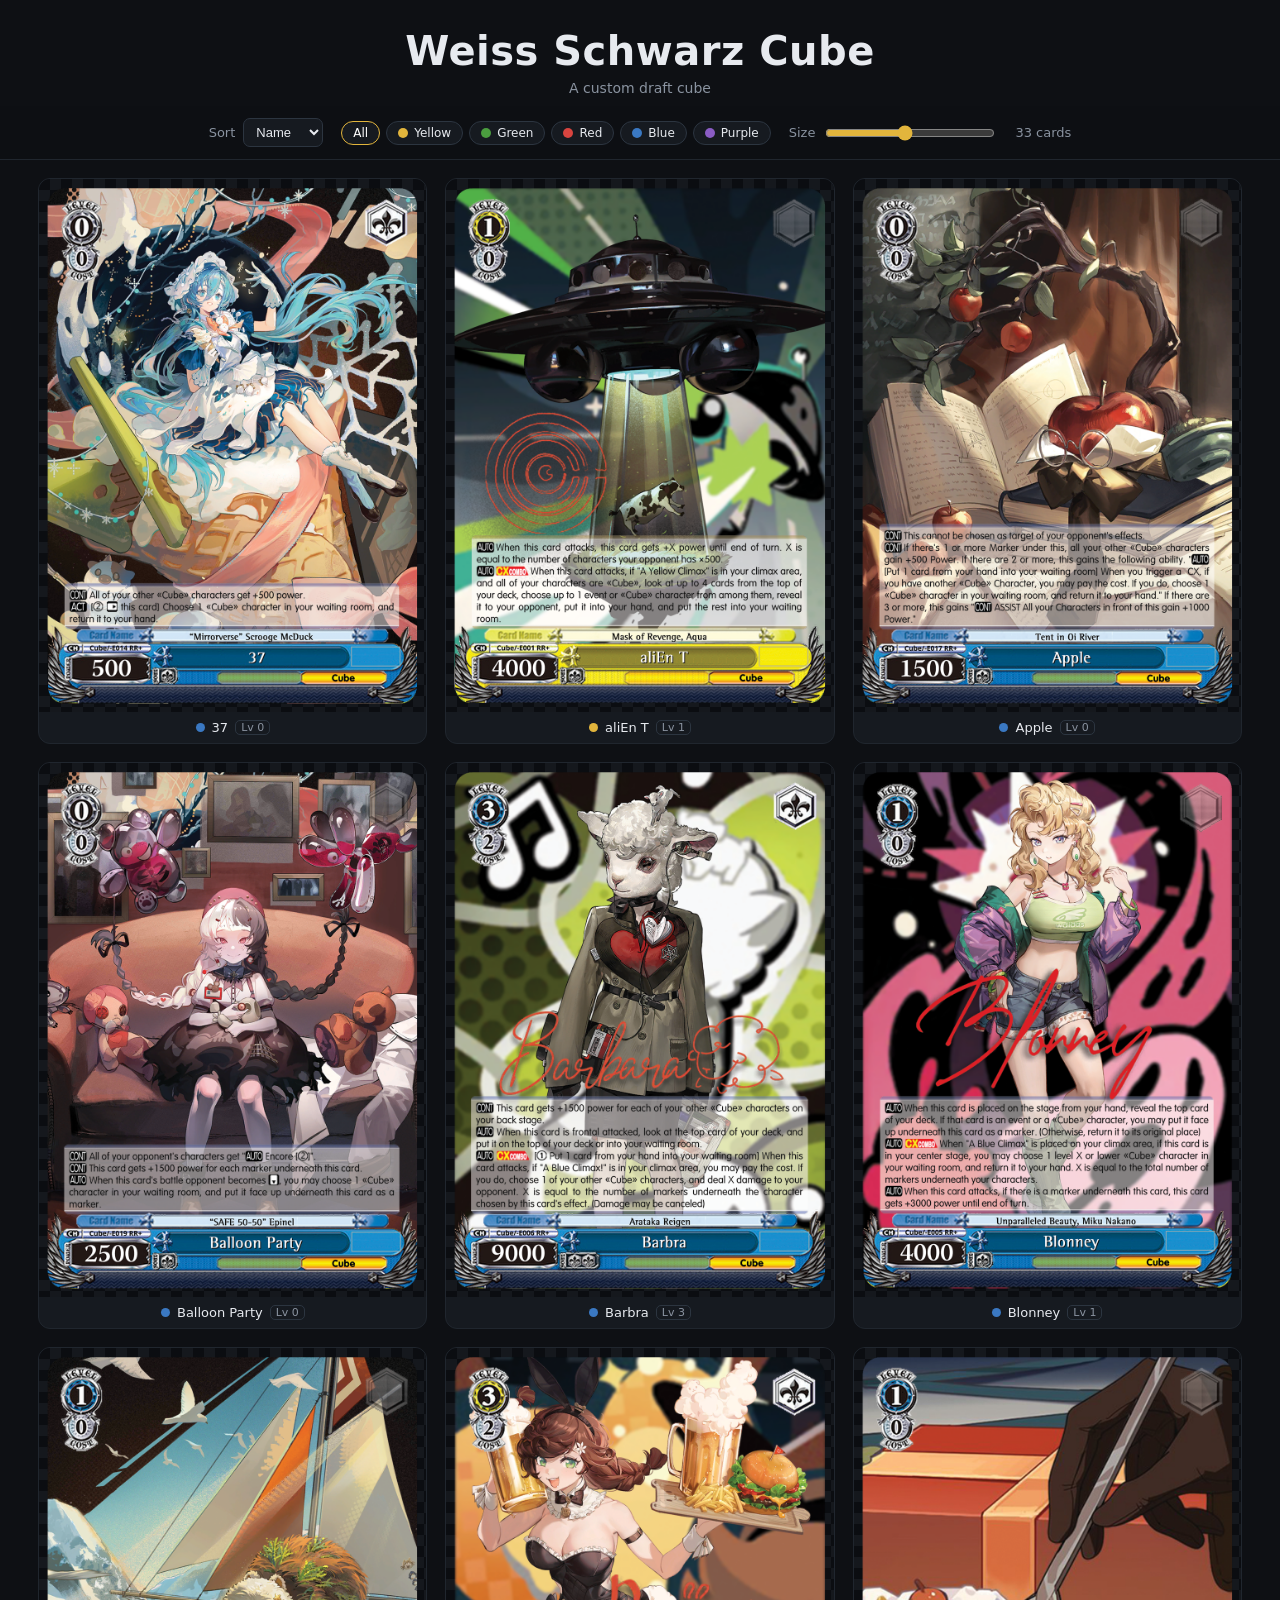
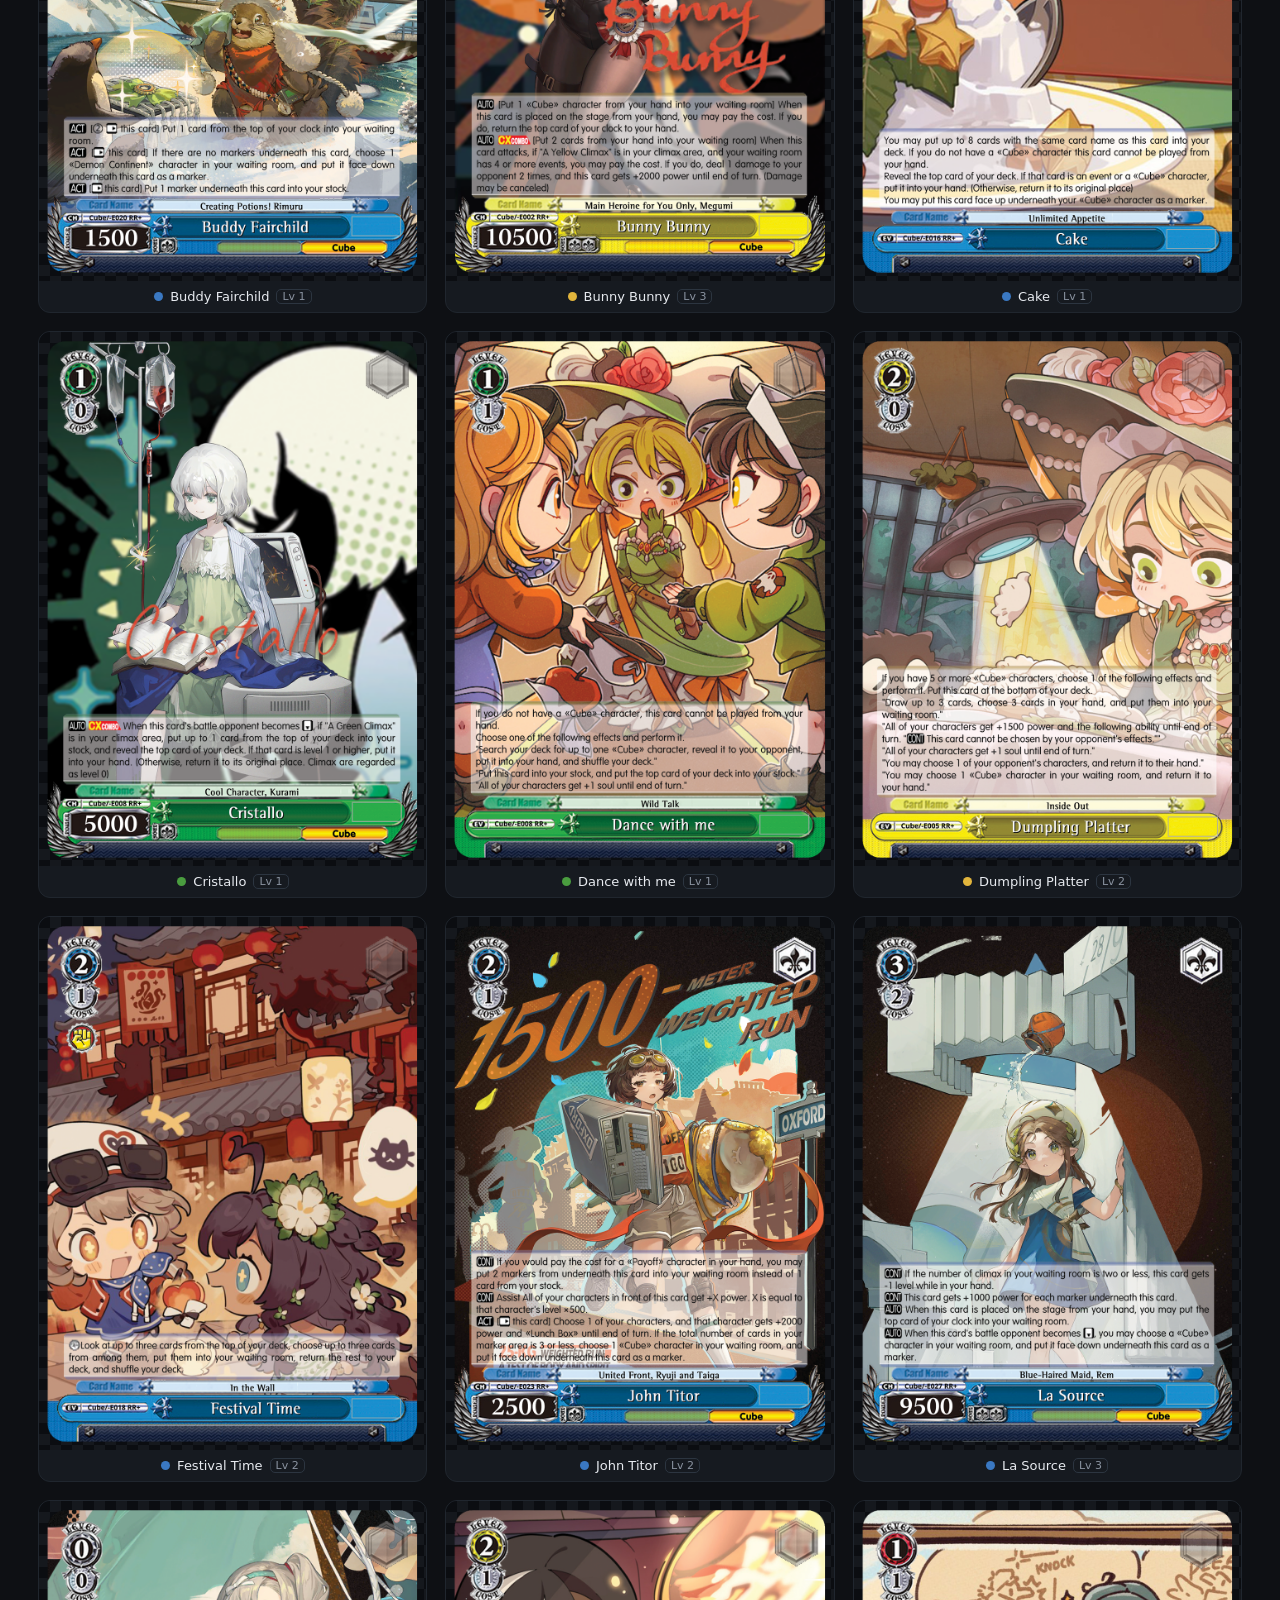
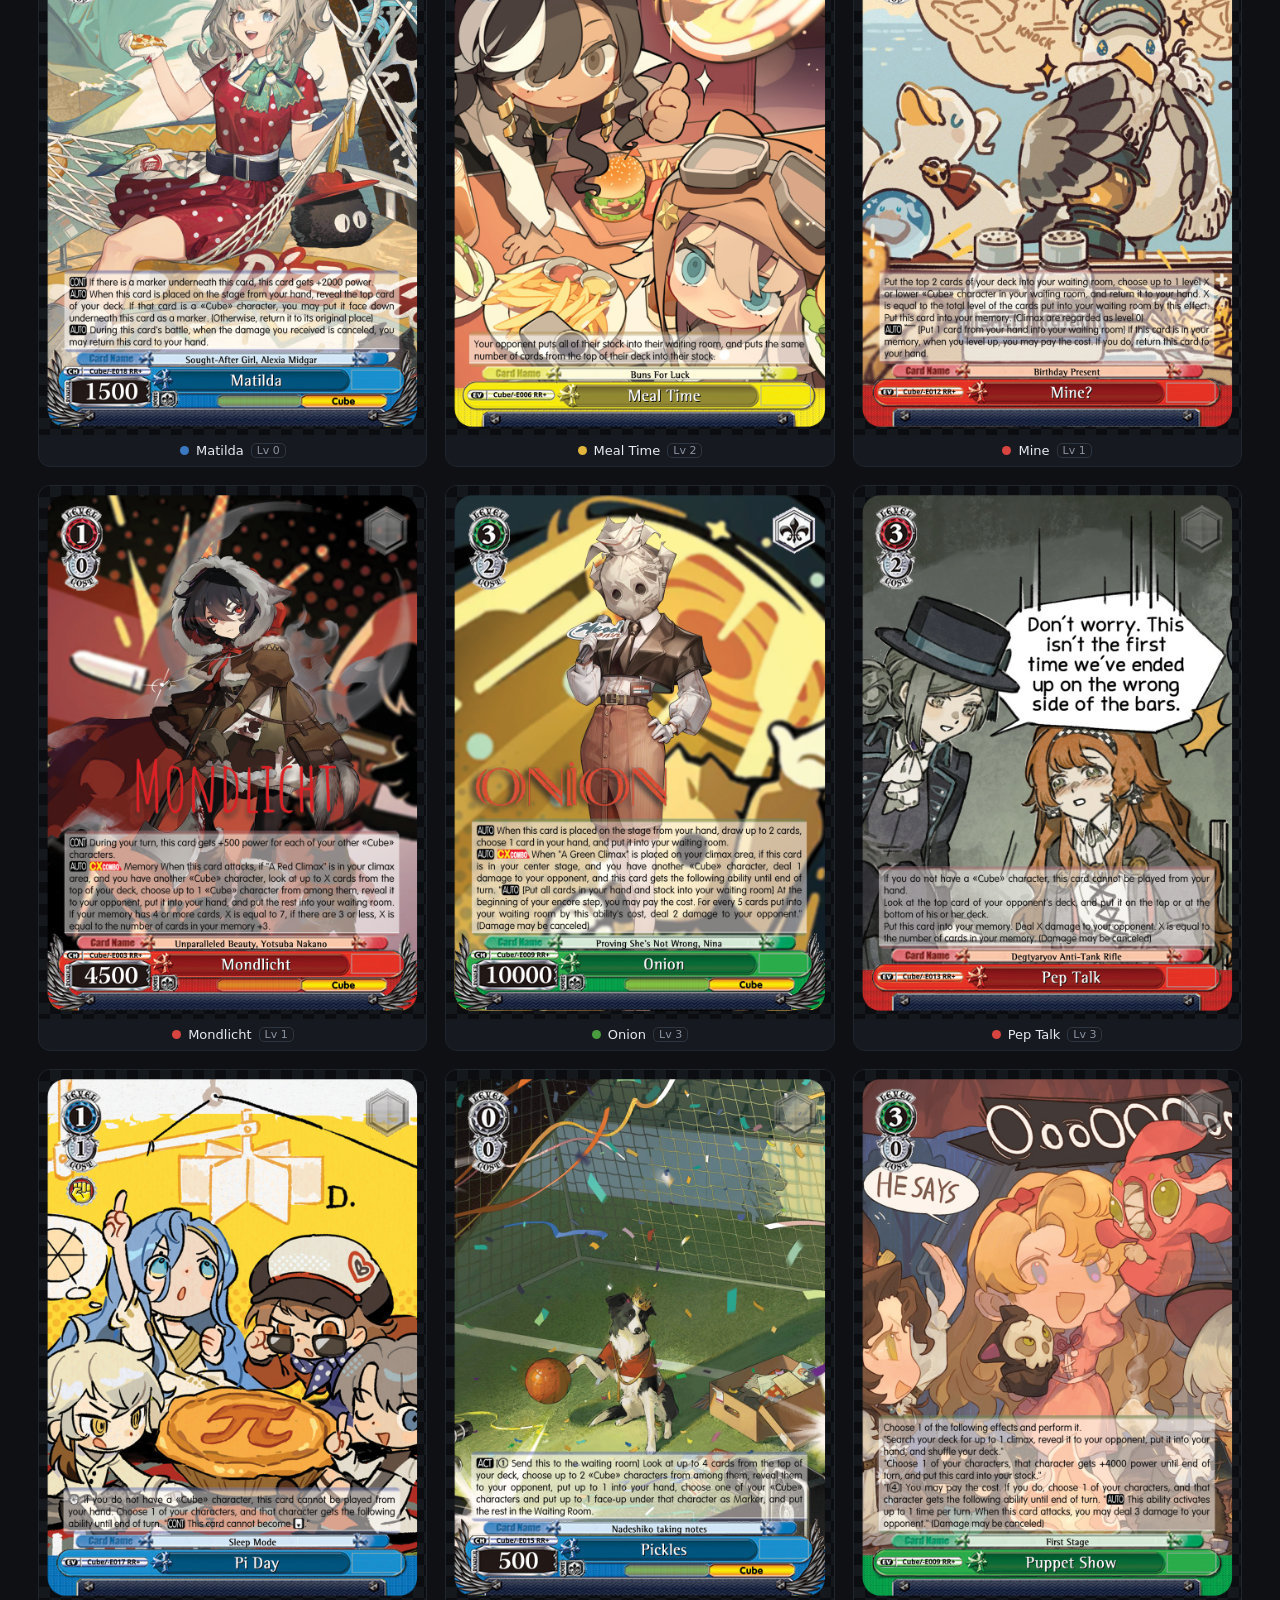
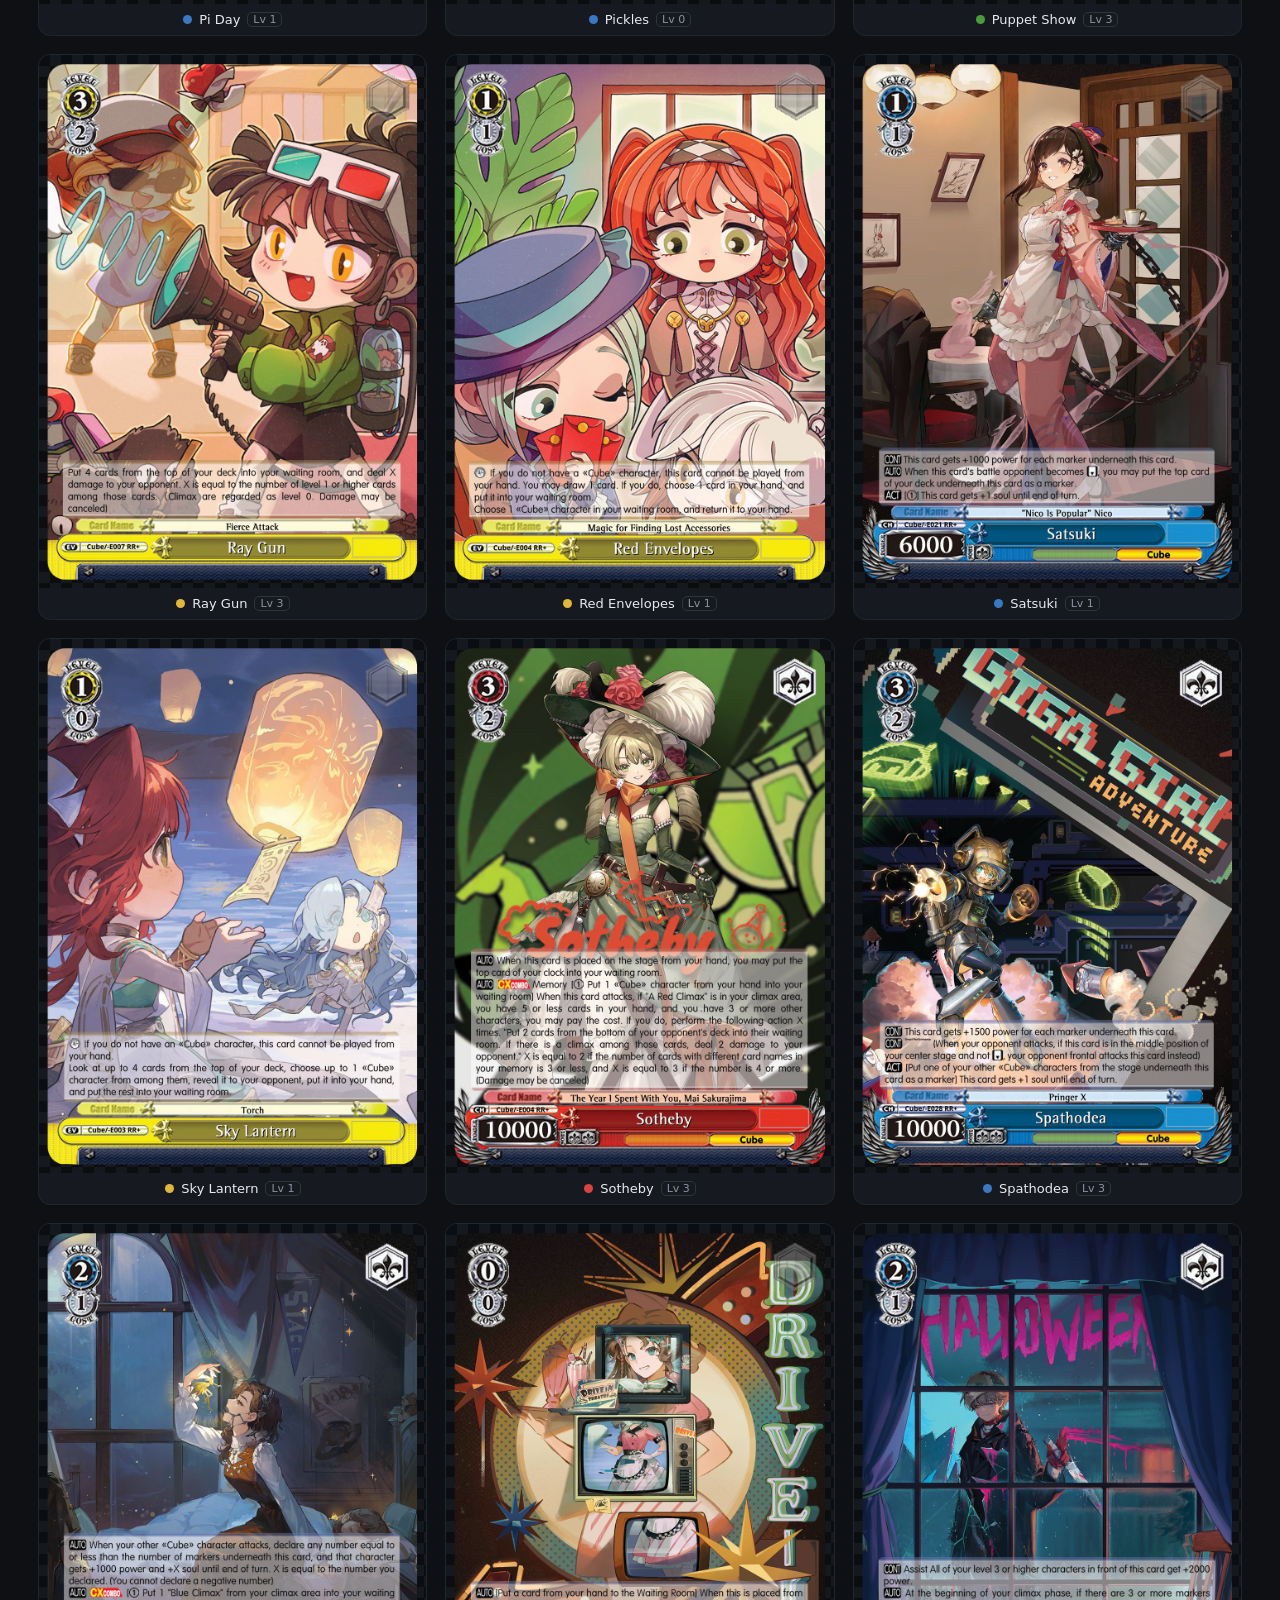
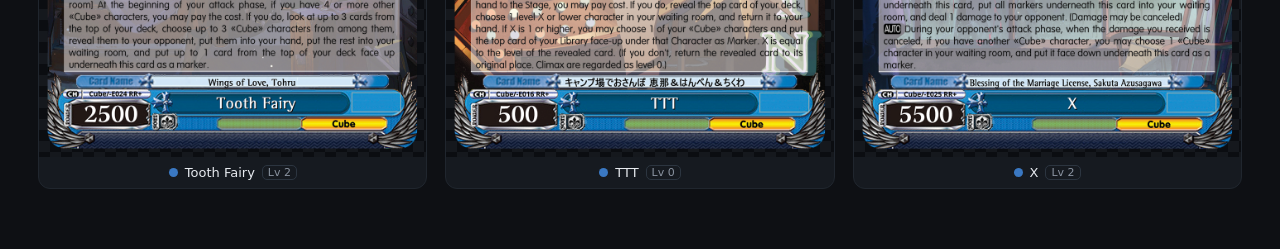
==== index.html @ e5179c96 "Add cube gallery" ====
<!DOCTYPE html>
<html lang="en">
<head>
<meta charset="utf-8">
<meta name="viewport" content="width=device-width, initial-scale=1">
<title>Weiss Schwarz Cube</title>
<link rel="stylesheet" href="style.css">
</head>
<body>
<header>
  <h1>Weiss Schwarz Cube</h1>
  <p>A custom draft cube</p>
</header>
<div class="controls">
  <label>Sort
    <select id="sort">
      <option value="name">Name</option>
      <option value="color">Color</option>
      <option value="levelup">Level &uarr;</option>
      <option value="leveldown">Level &darr;</option>
    </select>
  </label>
  <div class="chips">
    <span class="chip active" data-color="all">All</span>
    <span class="chip" data-color="yellow"><span class="dot" style="background:#e2b53c"></span>Yellow</span>
    <span class="chip" data-color="green"><span class="dot" style="background:#4a9d3f"></span>Green</span>
    <span class="chip" data-color="red"><span class="dot" style="background:#d8443f"></span>Red</span>
    <span class="chip" data-color="blue"><span class="dot" style="background:#3a78c2"></span>Blue</span>
    <span class="chip" data-color="purple"><span class="dot" style="background:#8a5cc4"></span>Purple</span>
  </div>
  <label>Size <input id="size" type="range" min="160" max="460" value="300" step="10"></label>
  <span class="count" id="count"></span>
</div>
<main><div class="grid" id="grid"></div></main>
<div class="lb" id="lb">
  <button class="close" id="lbClose">&times;</button>
  <button class="nav prev" id="lbPrev">&#10094;</button>
  <img id="lbImg" alt="">
  <button class="nav next" id="lbNext">&#10095;</button>
  <div class="lbcap" id="lbCap"></div>
</div>
<script src="cards.js"></script>
<script src="app.js"></script>
</body>
</html>
---- style.css ----
:root{--tile:300px;--bg:#0e1014;--panel:#161a20;--text:#e7eaef;--muted:#8a93a0;--accent:#e2b53c}
*{box-sizing:border-box}
body{margin:0;background:var(--bg);color:var(--text);font-family:ui-sans-serif,system-ui,"Segoe UI",Roboto,Arial,sans-serif}
header{padding:28px 24px 10px;text-align:center}
header h1{margin:0;font-size:clamp(24px,4vw,40px);letter-spacing:.5px}
header p{margin:6px 0 0;color:var(--muted);font-size:14px}
.controls{position:sticky;top:0;z-index:5;background:rgba(14,16,20,.92);backdrop-filter:blur(6px);
 border-bottom:1px solid #20262e;display:flex;gap:16px 18px;align-items:center;justify-content:center;padding:12px 16px;flex-wrap:wrap}
.controls label{color:var(--muted);font-size:13px;display:flex;align-items:center;gap:8px}
.controls select{background:var(--panel);color:var(--text);border:1px solid #2c3540;border-radius:7px;padding:5px 8px;font-size:13px}
.controls input[type=range]{width:170px;accent-color:var(--accent)}
.chips{display:flex;gap:6px;flex-wrap:wrap}
.chip{border:1px solid #2c3540;background:var(--panel);color:var(--text);border-radius:20px;padding:4px 11px;font-size:12px;cursor:pointer;display:flex;align-items:center;gap:6px}
.chip .dot{width:10px;height:10px;border-radius:50%}
.chip.active{border-color:var(--accent);color:#fff}
.count{color:var(--muted);font-size:13px}
main{padding:18px clamp(12px,3vw,40px) 60px}
.grid{display:grid;gap:18px;grid-template-columns:repeat(auto-fill,minmax(var(--tile),1fr))}
.card{background:var(--panel);border-radius:12px;overflow:hidden;cursor:pointer;border:1px solid #20262e;transition:transform .12s,box-shadow .12s}
.card:hover{transform:translateY(-4px);box-shadow:0 10px 28px rgba(0,0,0,.5);border-color:#2c3540}
.card .imgwrap{aspect-ratio:936/1290;background:#0b0d11;
 background-image:linear-gradient(45deg,#15181d 25%,transparent 25%),linear-gradient(-45deg,#15181d 25%,transparent 25%),
 linear-gradient(45deg,transparent 75%,#15181d 75%),linear-gradient(-45deg,transparent 75%,#15181d 75%);
 background-size:22px 22px;background-position:0 0,0 11px,11px -11px,-11px 0}
.card img{width:100%;height:100%;object-fit:contain;display:block}
.card .cap{padding:8px 10px;font-size:13px;white-space:nowrap;overflow:hidden;text-overflow:ellipsis;display:flex;align-items:center;justify-content:center;gap:7px}
.card .lvl{font-size:11px;color:var(--muted);border:1px solid #2c3540;border-radius:5px;padding:0 5px}
.card .cdot{width:9px;height:9px;border-radius:50%;flex:0 0 auto}
.lb{position:fixed;inset:0;background:rgba(6,7,9,.94);display:none;align-items:center;justify-content:center;z-index:50}
.lb.open{display:flex}
.lb img{max-width:92vw;max-height:88vh;object-fit:contain;border-radius:8px;box-shadow:0 20px 60px rgba(0,0,0,.6)}
.lb .nav{position:absolute;top:0;bottom:0;width:18vw;min-width:64px;border:0;background:transparent;color:#fff;font-size:44px;cursor:pointer;opacity:.55}
.lb .nav:hover{opacity:1}
.lb .prev{left:0}.lb .next{right:0}
.lb .close{position:absolute;top:16px;right:22px;background:transparent;border:0;color:#fff;font-size:34px;cursor:pointer;opacity:.7;line-height:1}
.lb .close:hover{opacity:1}
.lb .lbcap{position:absolute;bottom:18px;left:0;right:0;text-align:center;color:#dfe4ea;font-size:15px;text-shadow:0 1px 4px #000}
@media (max-width:600px){.lb .nav{font-size:30px;min-width:44px}}
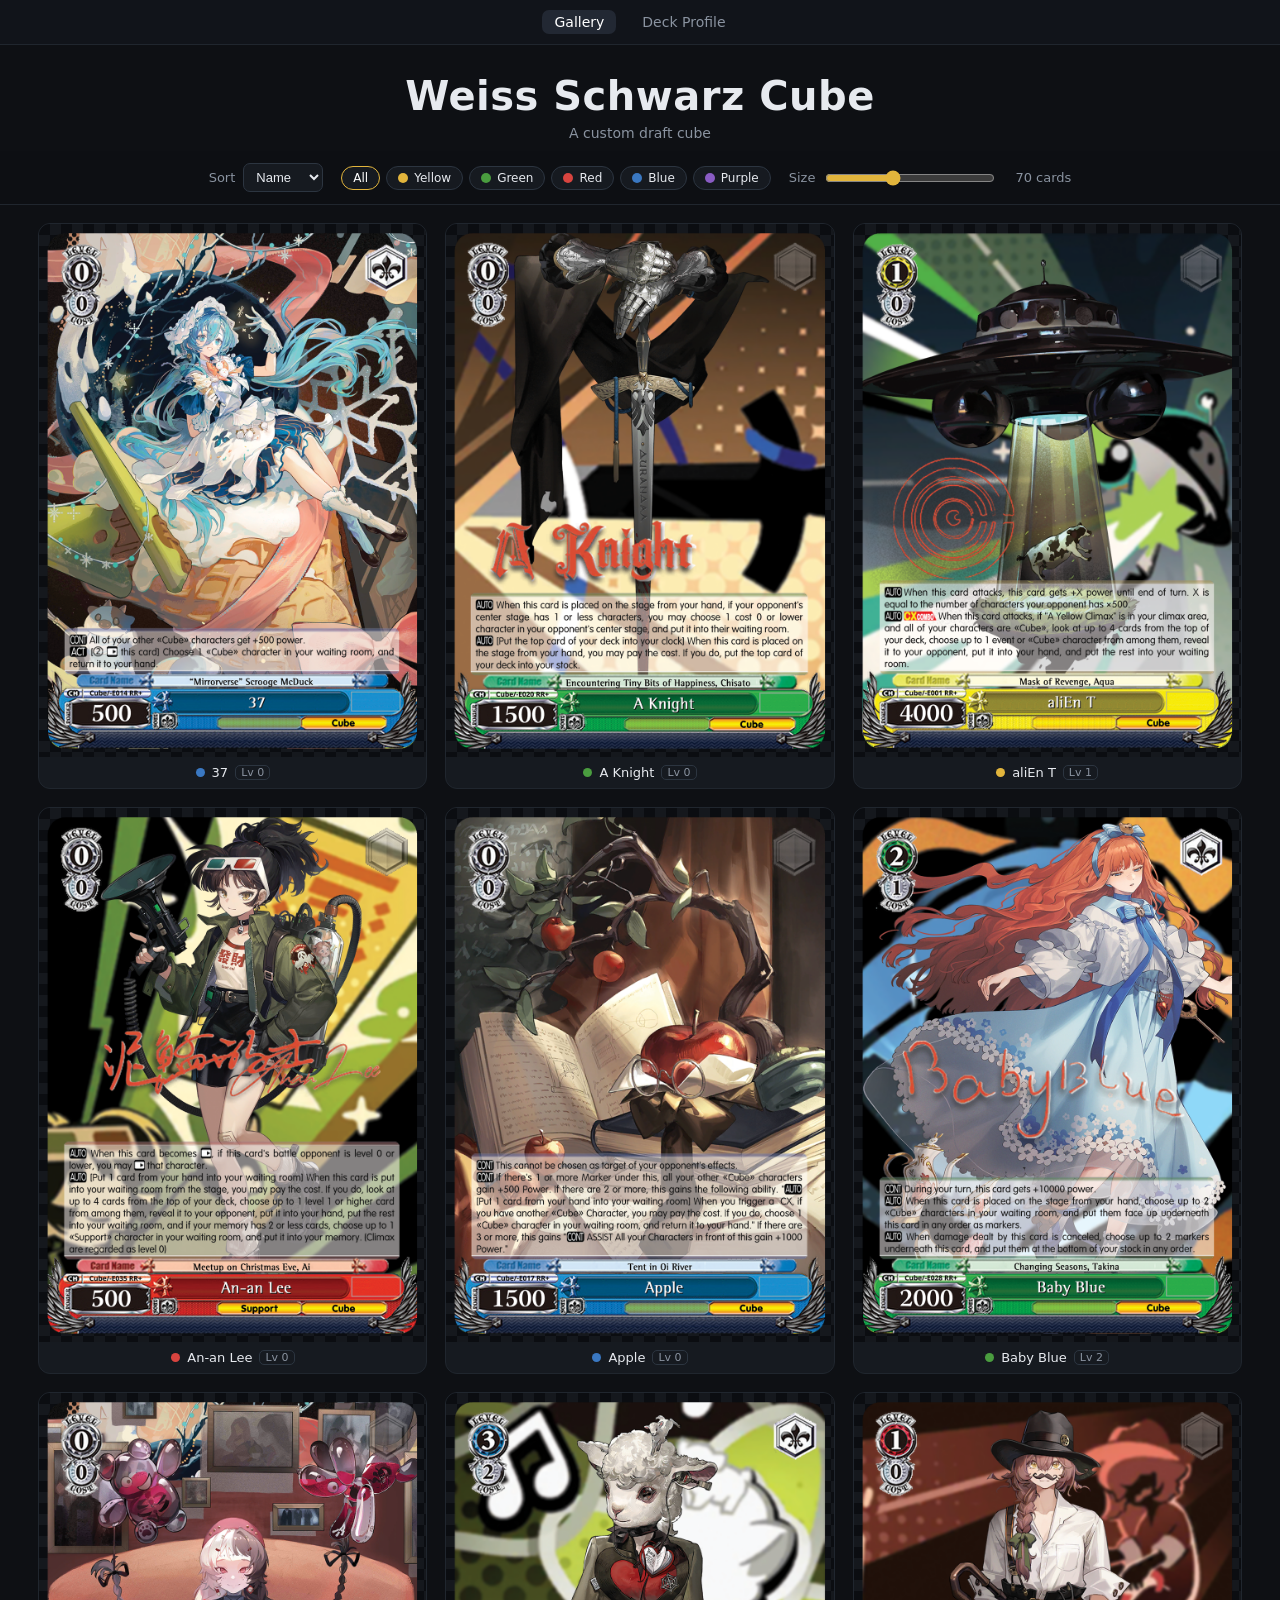
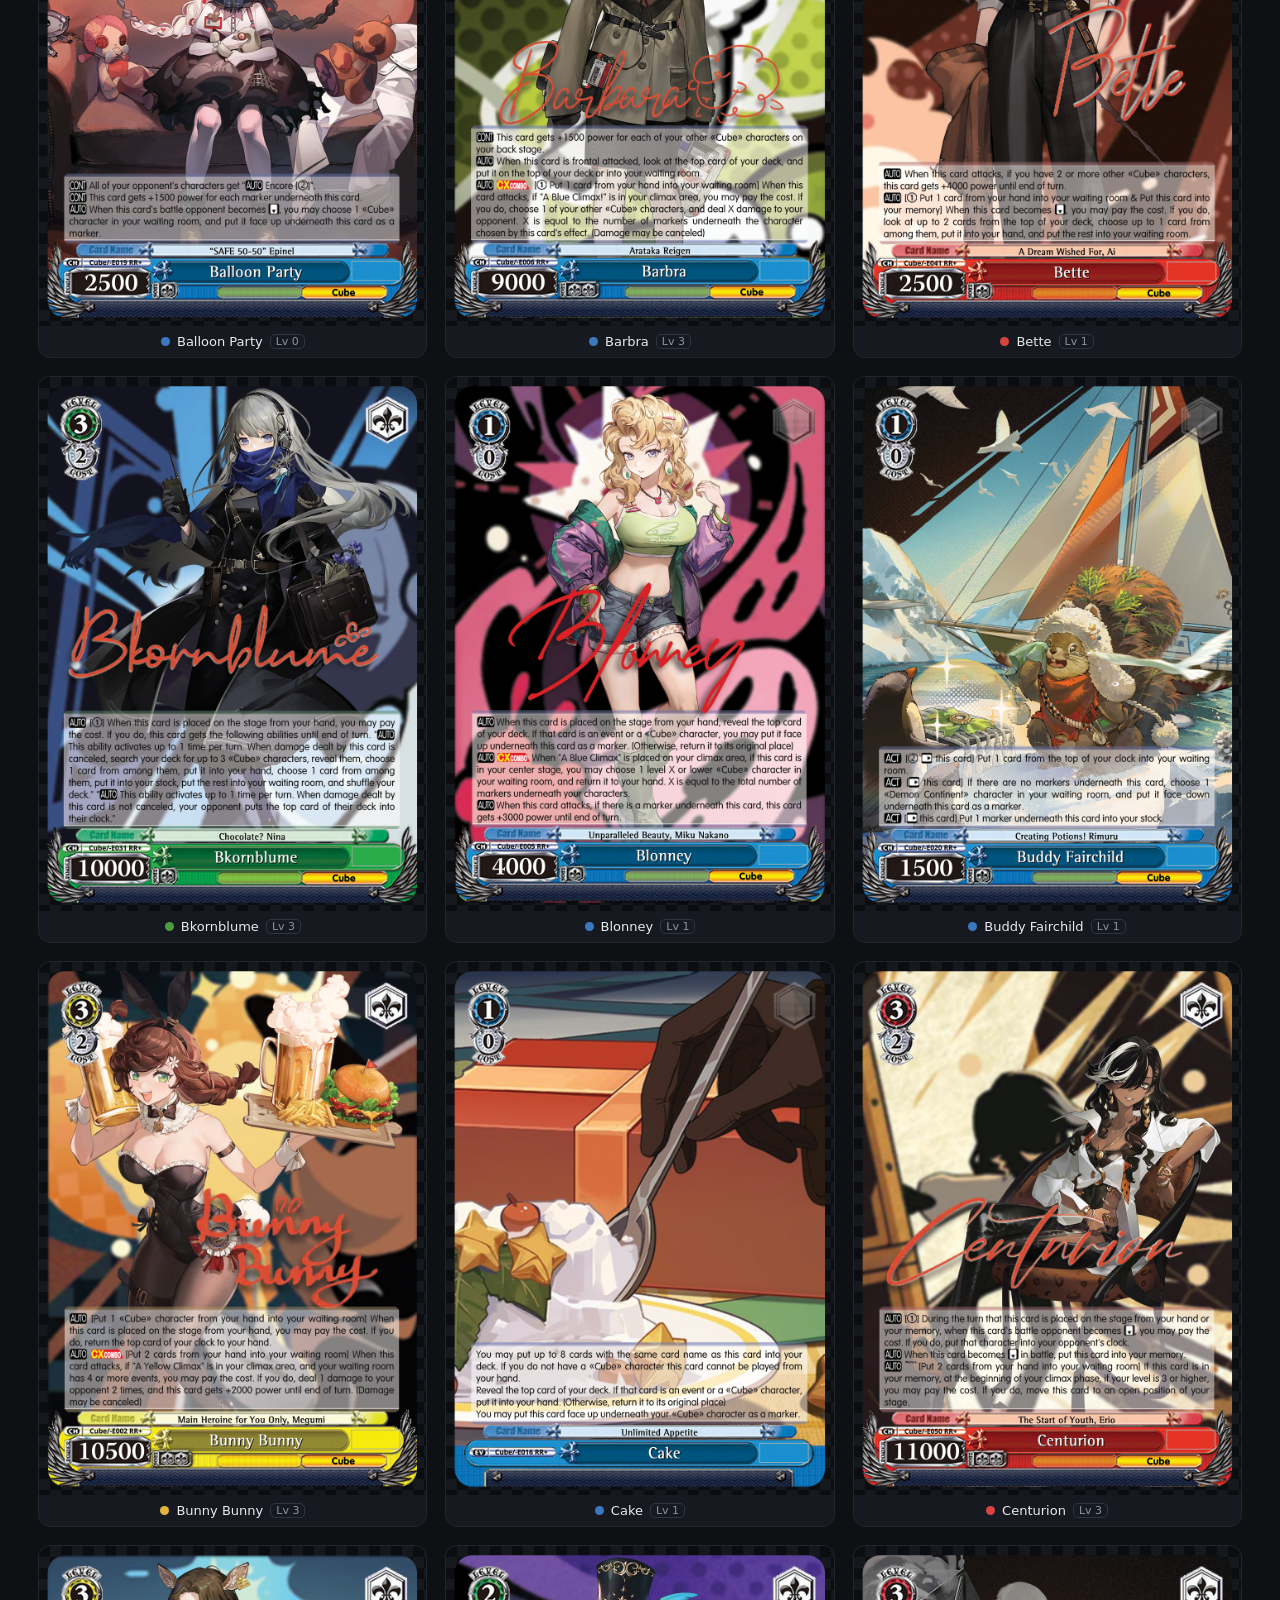
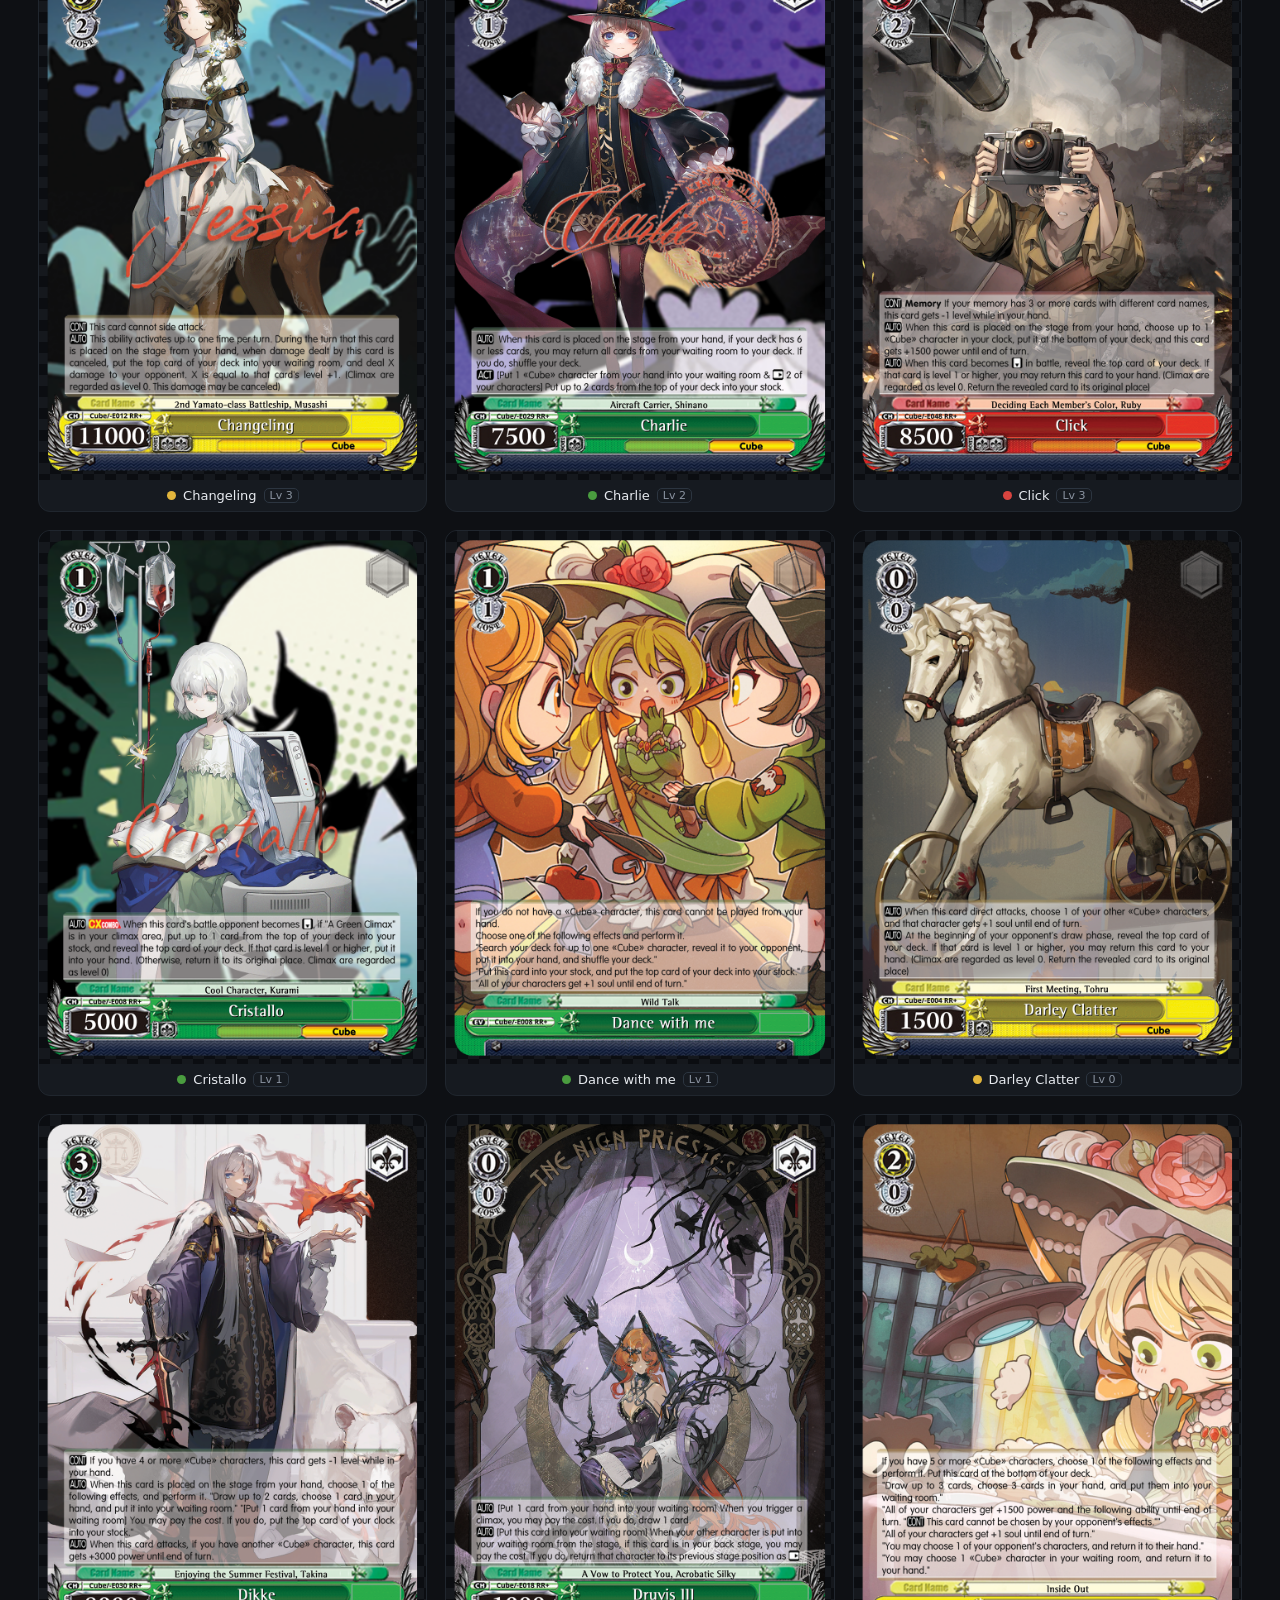
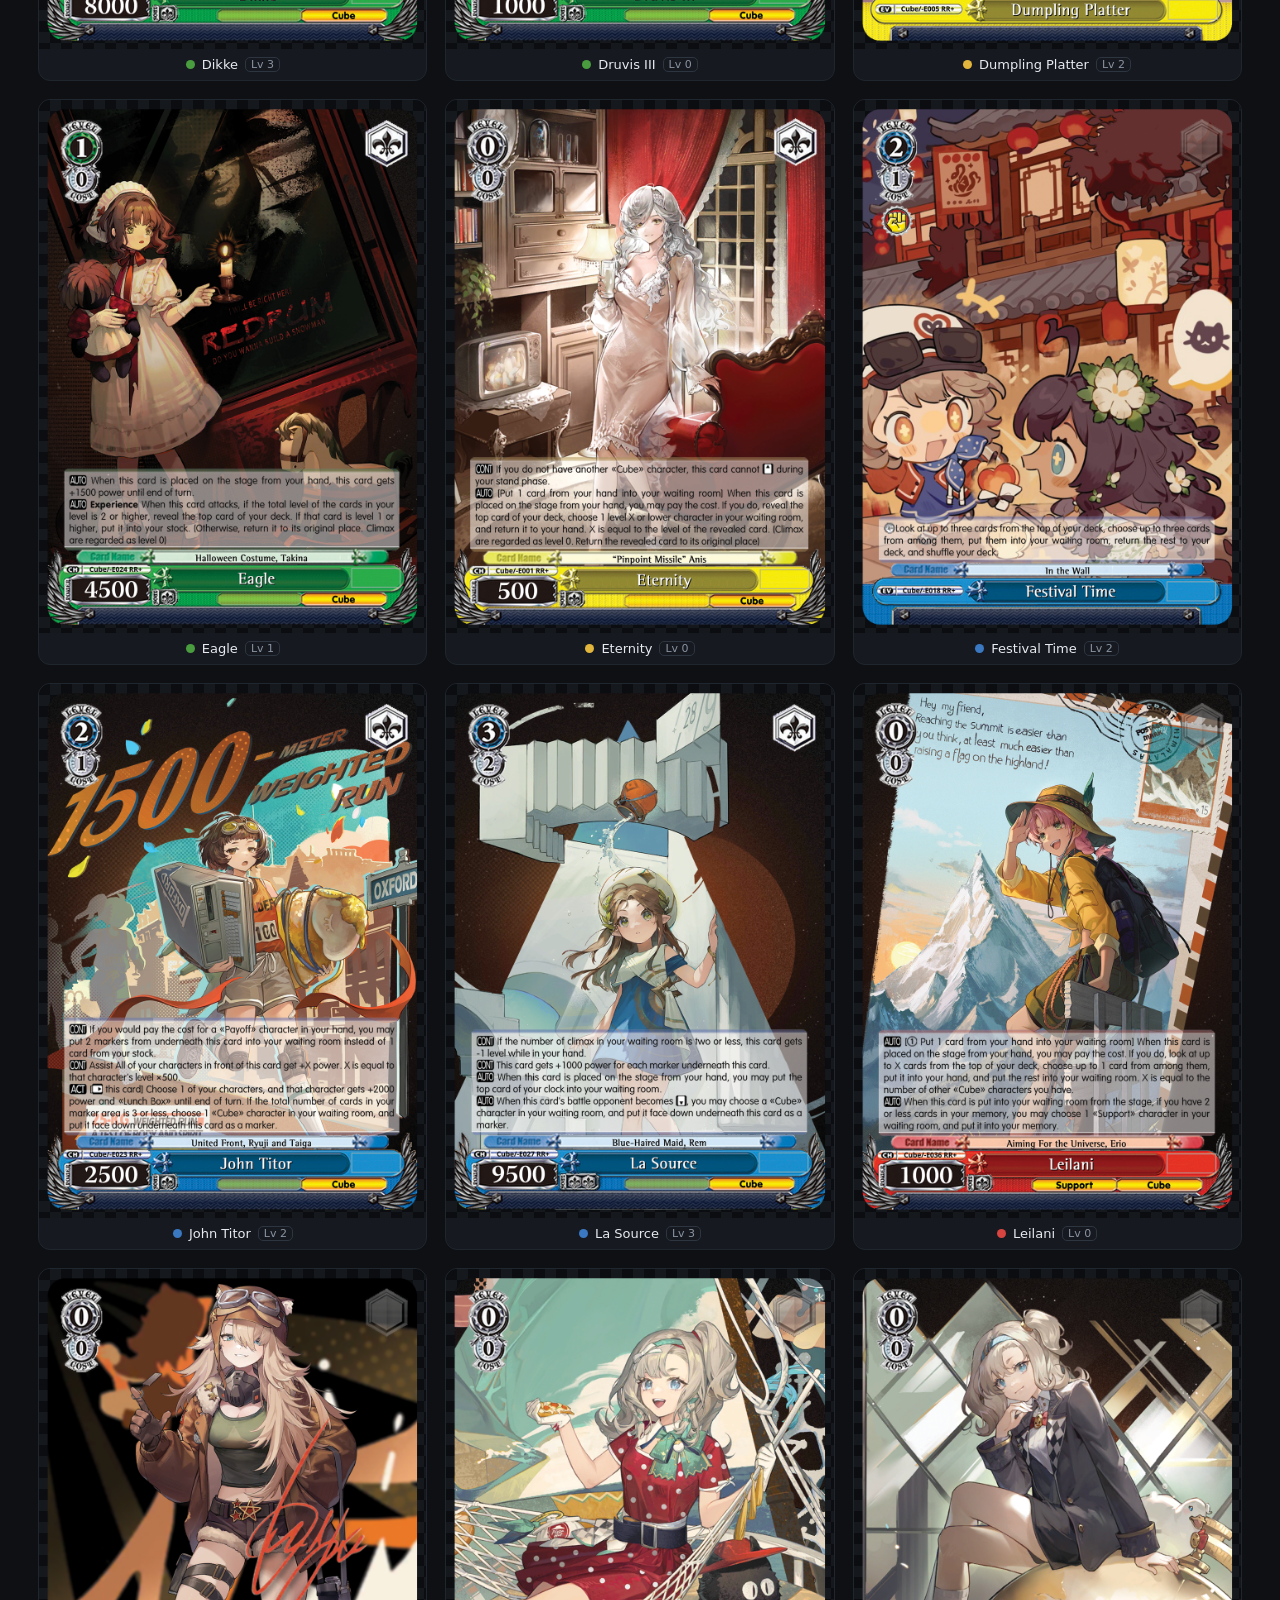
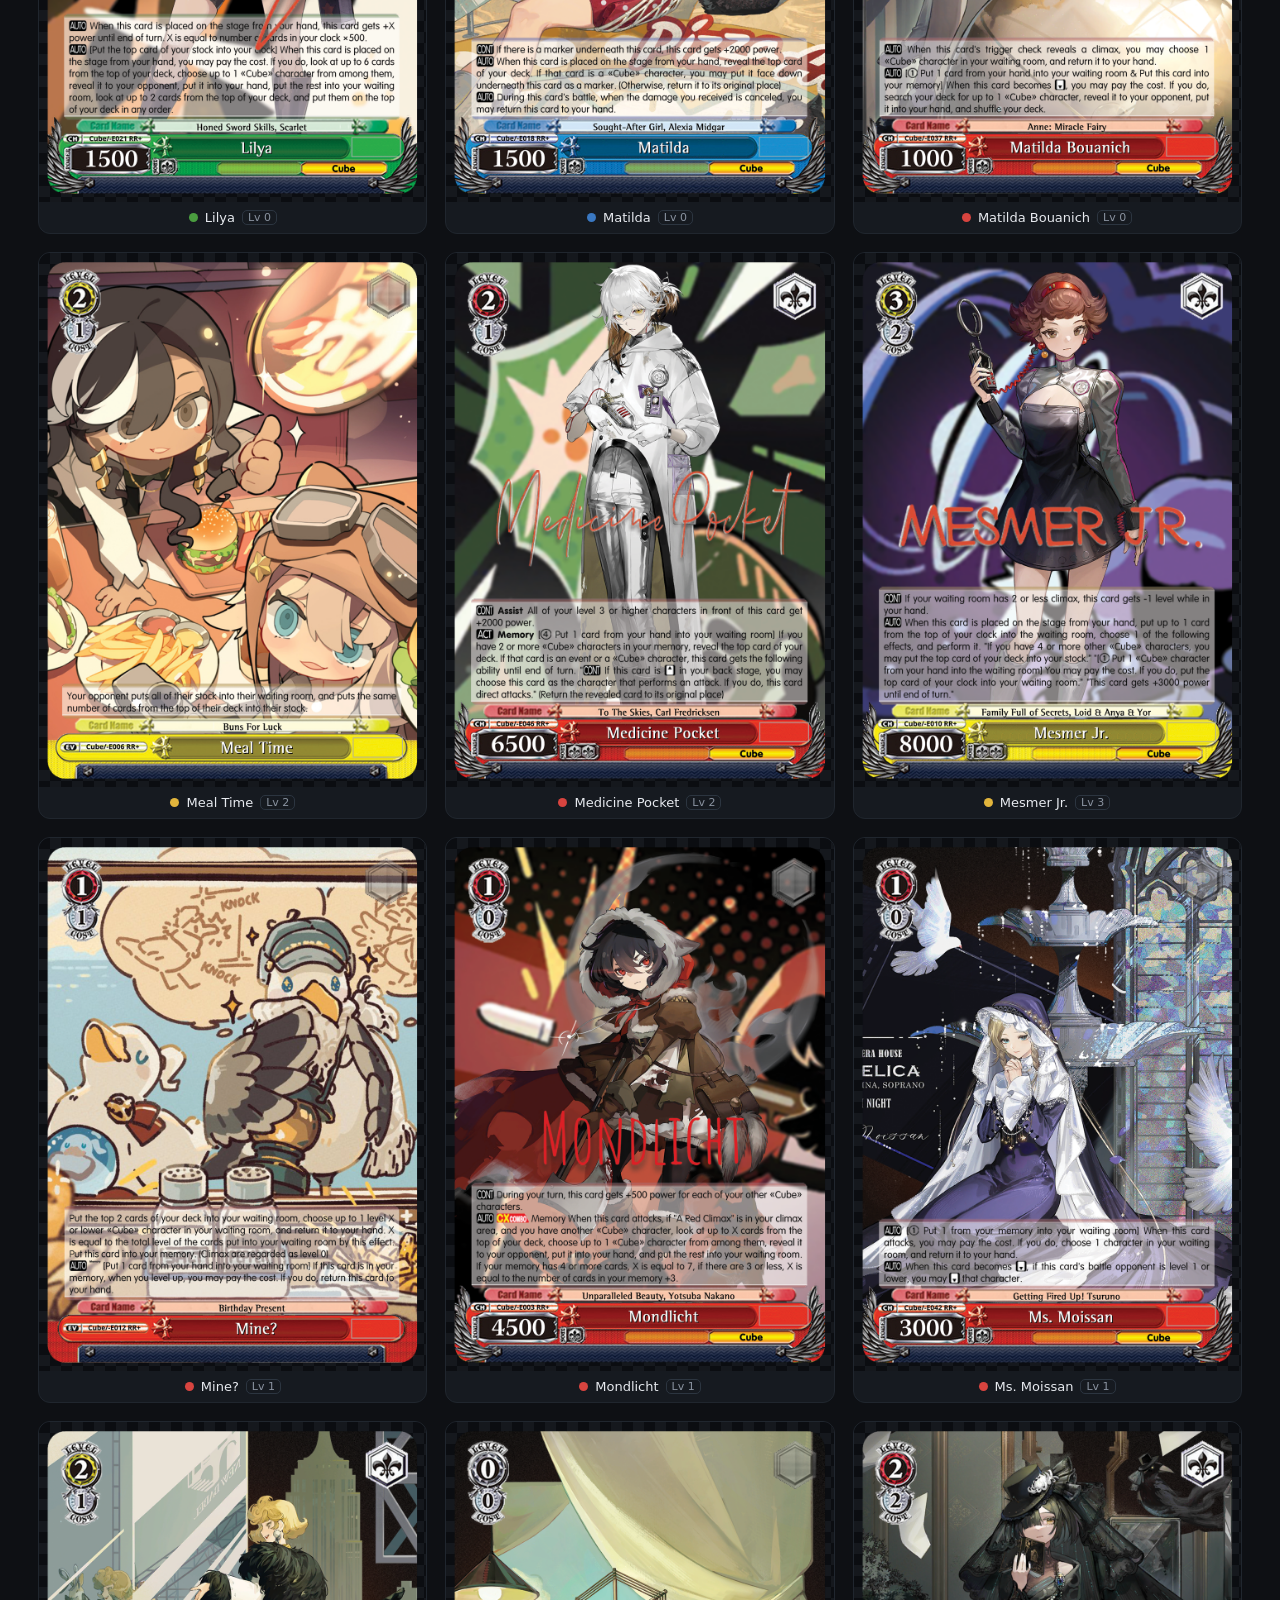
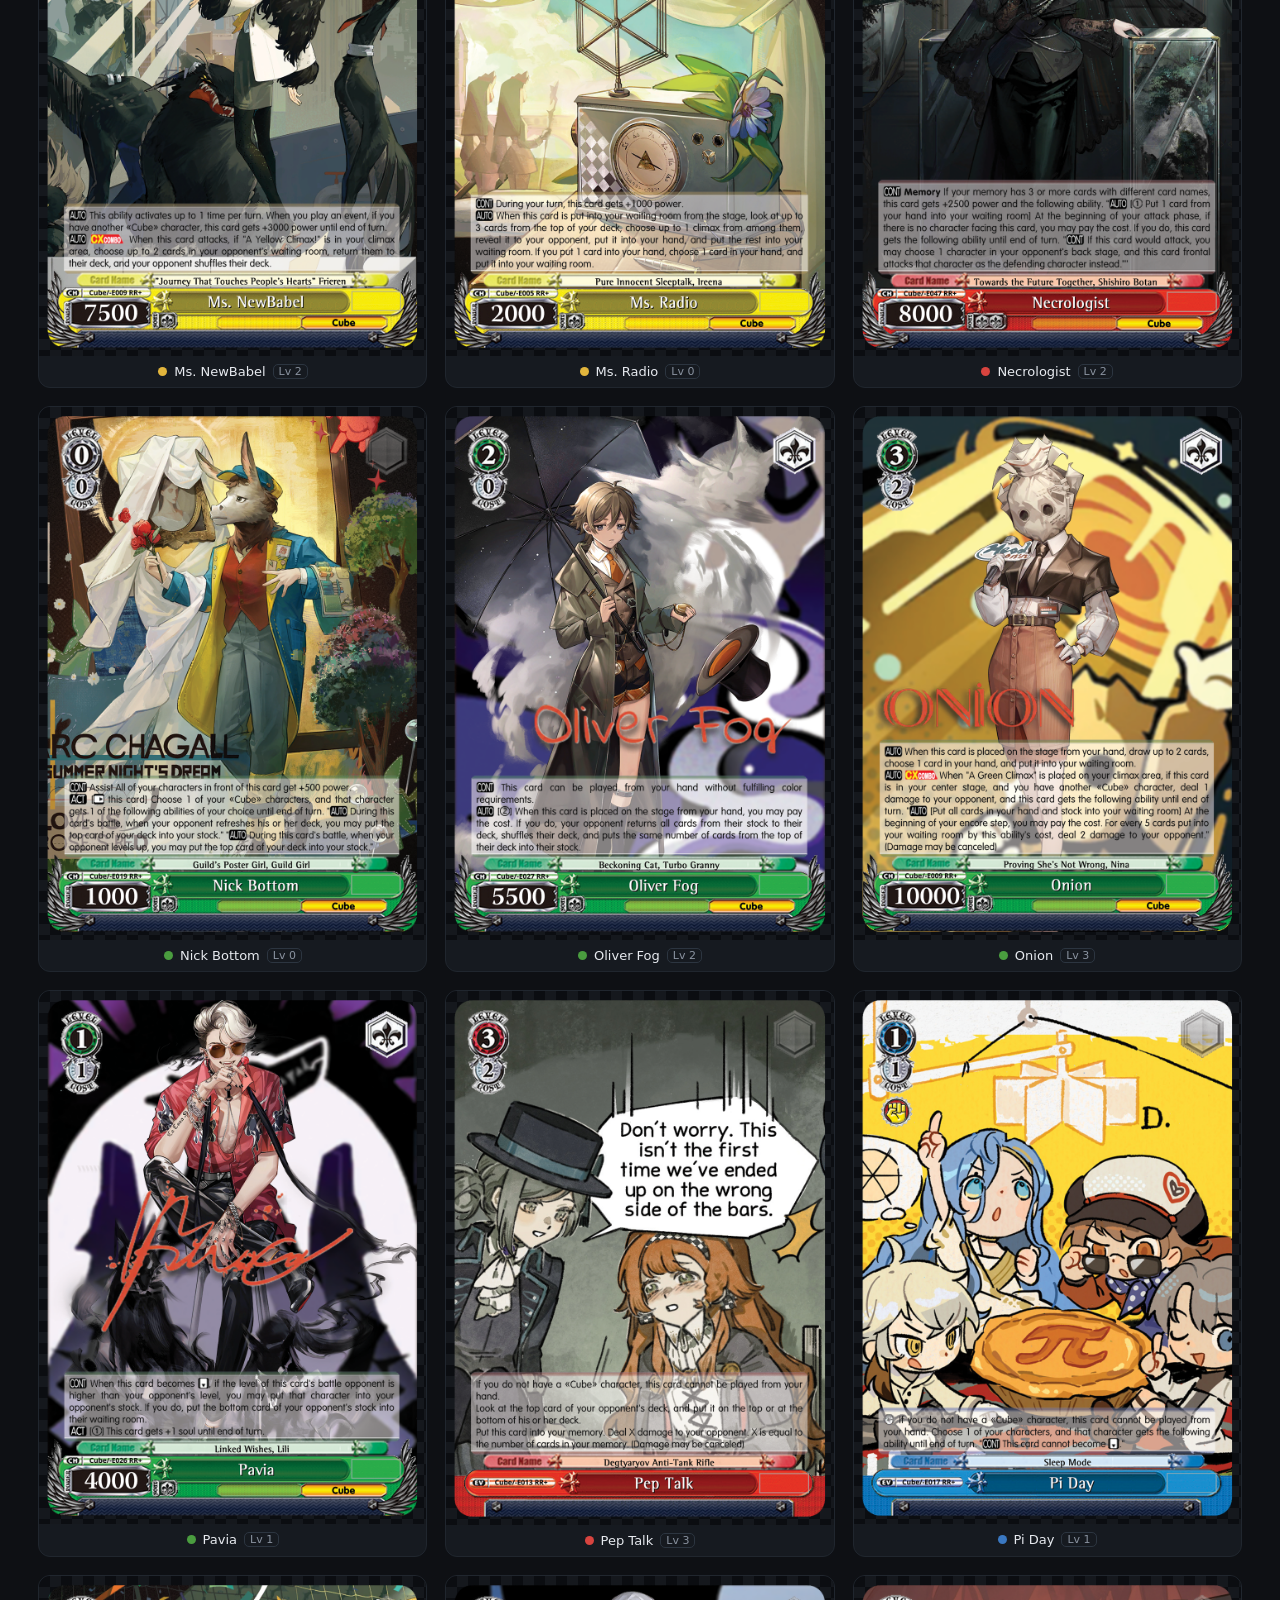
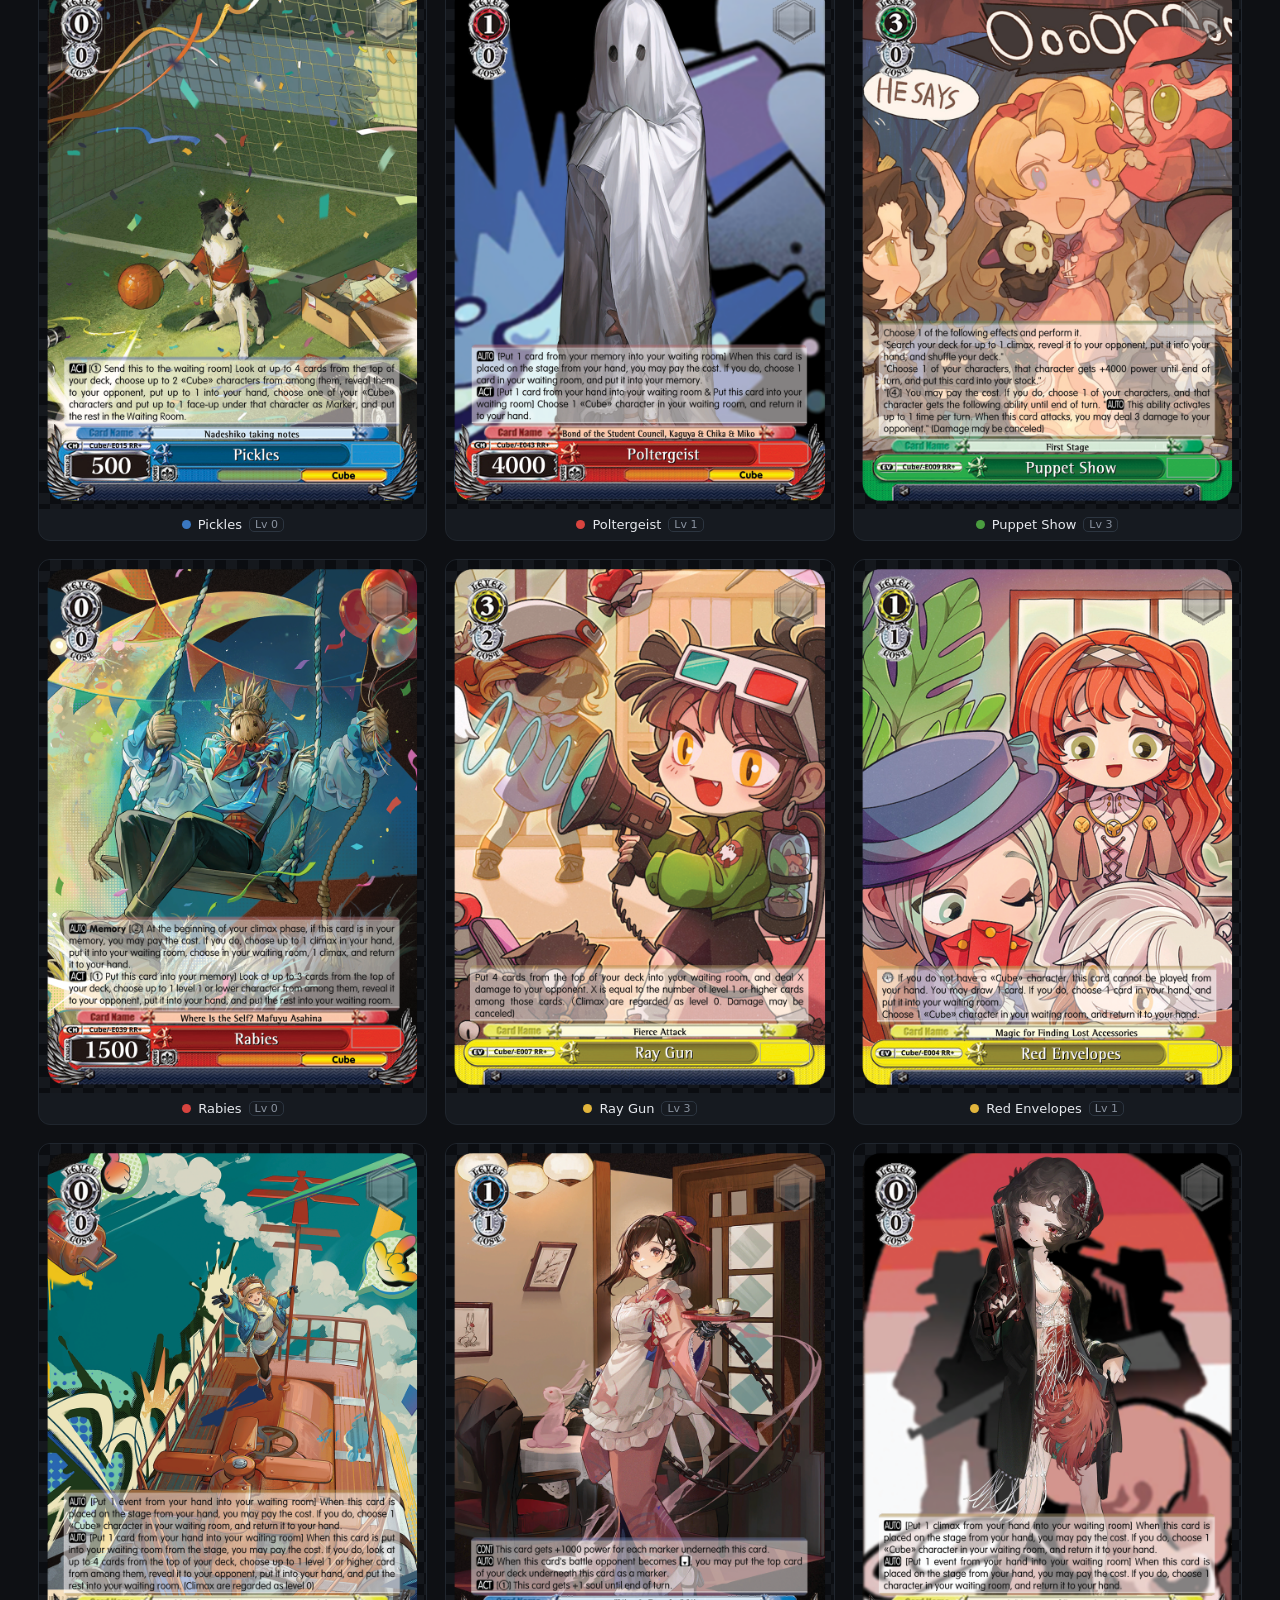
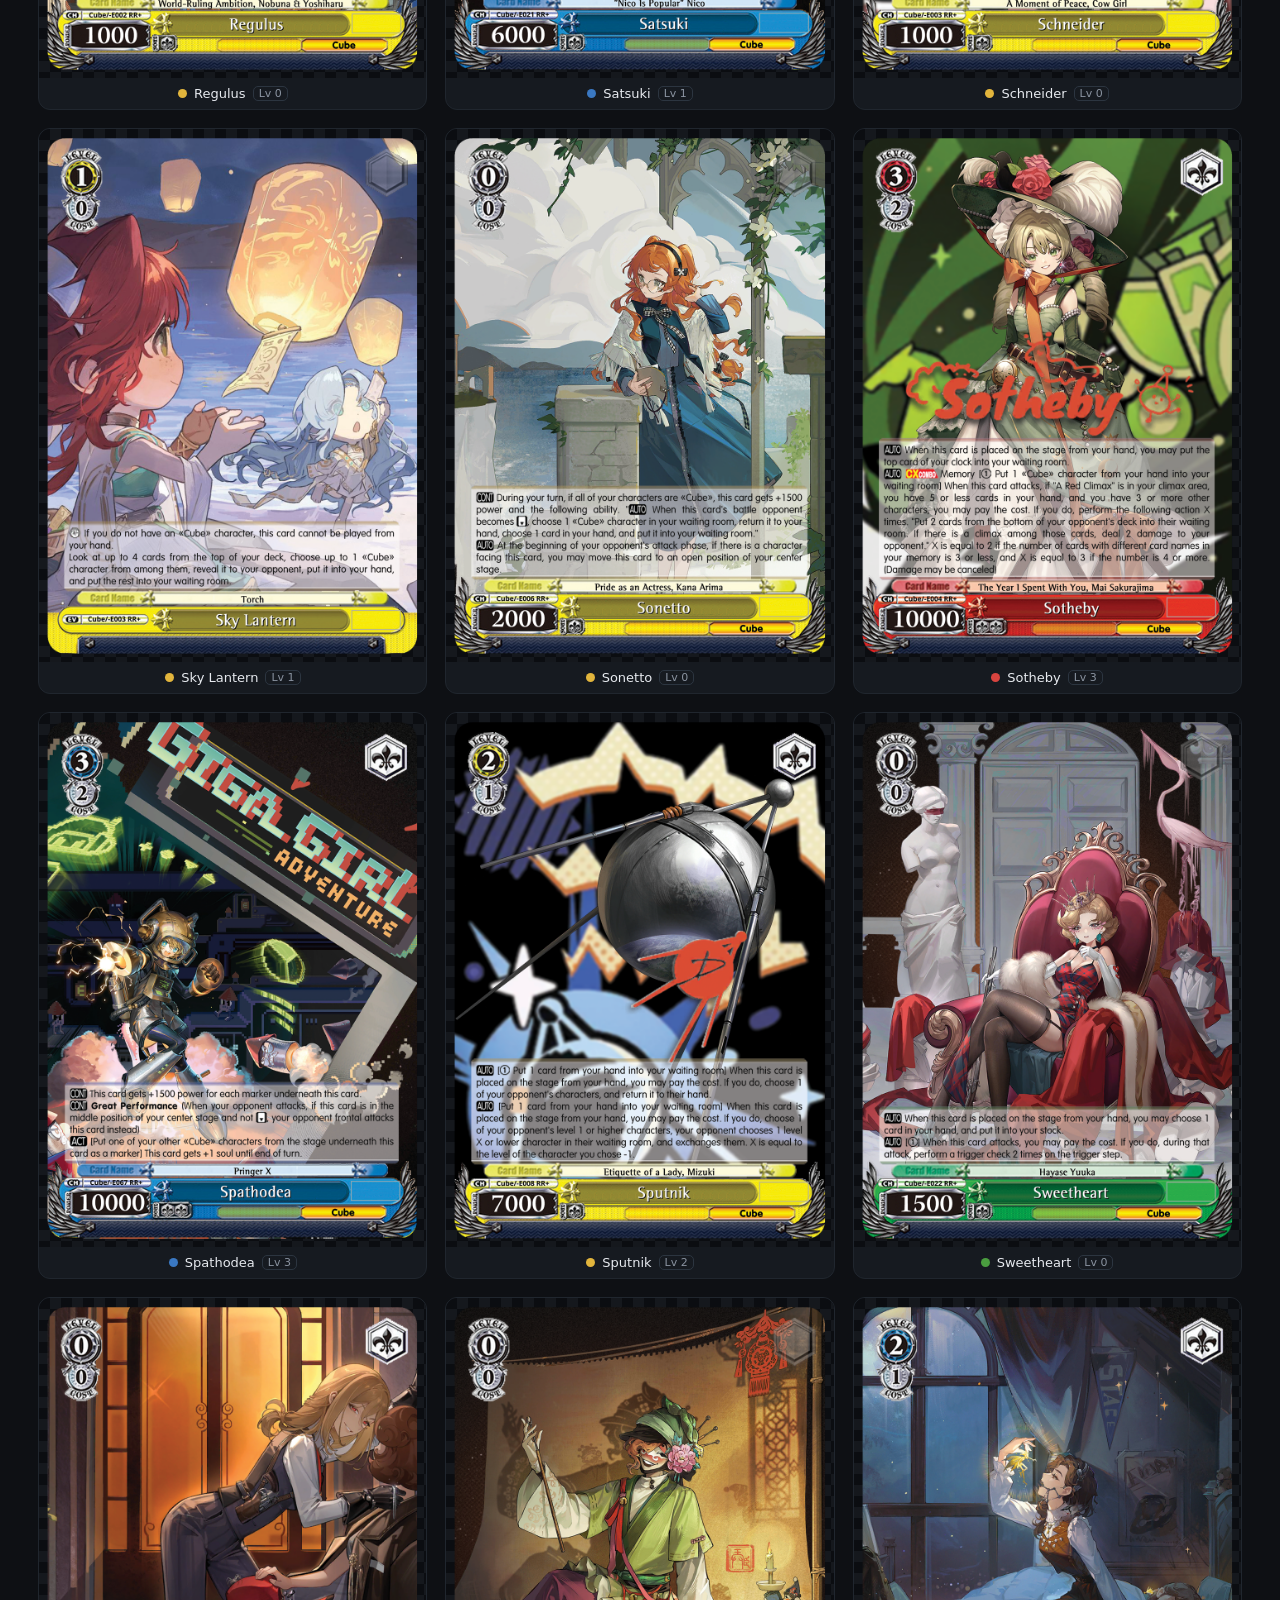
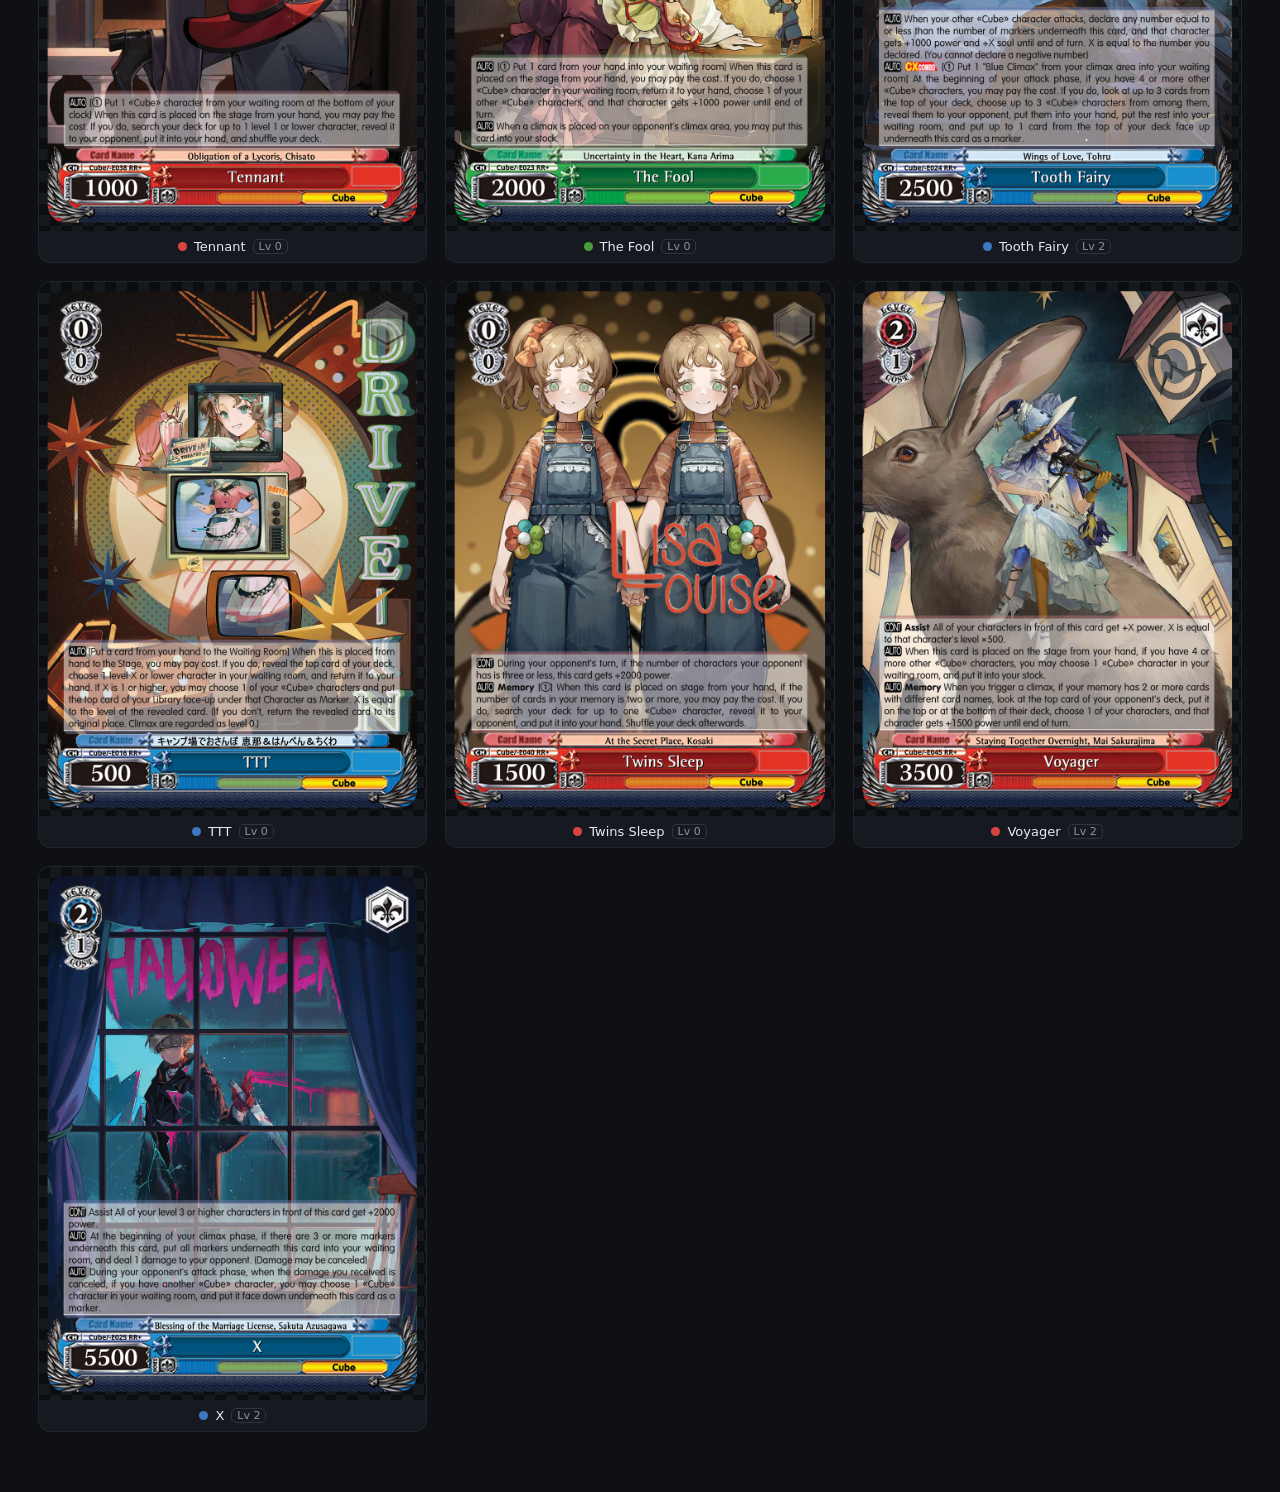
==== commit f7dbf5c3: "adding profile" ====
--- a/index.html
+++ b/index.html
@@ -5,8 +5,15 @@
 <meta name="viewport" content="width=device-width, initial-scale=1">
 <title>Weiss Schwarz Cube</title>
 <link rel="stylesheet" href="style.css">
+<style>
+nav{display:flex;gap:14px;justify-content:center;padding:10px;border-bottom:1px solid #20262e;background:#11141a}
+nav a{color:#8a93a0;text-decoration:none;font-size:14px;padding:4px 12px;border-radius:7px}
+nav a.active{color:#fff;background:#222833}
+nav a:hover{color:#fff}
+</style>
 </head>
 <body>
+<nav><a href="index.html" class="active">Gallery</a><a href="deck.html">Deck Profile</a></nav>
 <header>
   <h1>Weiss Schwarz Cube</h1>
   <p>A custom draft cube</p>
@@ -28,7 +35,7 @@
     <span class="chip" data-color="blue"><span class="dot" style="background:#3a78c2"></span>Blue</span>
     <span class="chip" data-color="purple"><span class="dot" style="background:#8a5cc4"></span>Purple</span>
   </div>
-  <label>Size <input id="size" type="range" min="160" max="460" value="300" step="10"></label>
+  <label>Size <input id="size" type="range" min="160" max="520" value="300" step="10"></label>
   <span class="count" id="count"></span>
 </div>
 <main><div class="grid" id="grid"></div></main>
--- a/style.css
+++ b/style.css
@@ -35,4 +35,4 @@
 .lb .close{position:absolute;top:16px;right:22px;background:transparent;border:0;color:#fff;font-size:34px;cursor:pointer;opacity:.7;line-height:1}
 .lb .close:hover{opacity:1}
 .lb .lbcap{position:absolute;bottom:18px;left:0;right:0;text-align:center;color:#dfe4ea;font-size:15px;text-shadow:0 1px 4px #000}
-@media (max-width:600px){.lb .nav{font-size:30px;min-width:44px}}
+.grouphdr{grid-column:1/-1;display:flex;align-items:center;gap:9px
